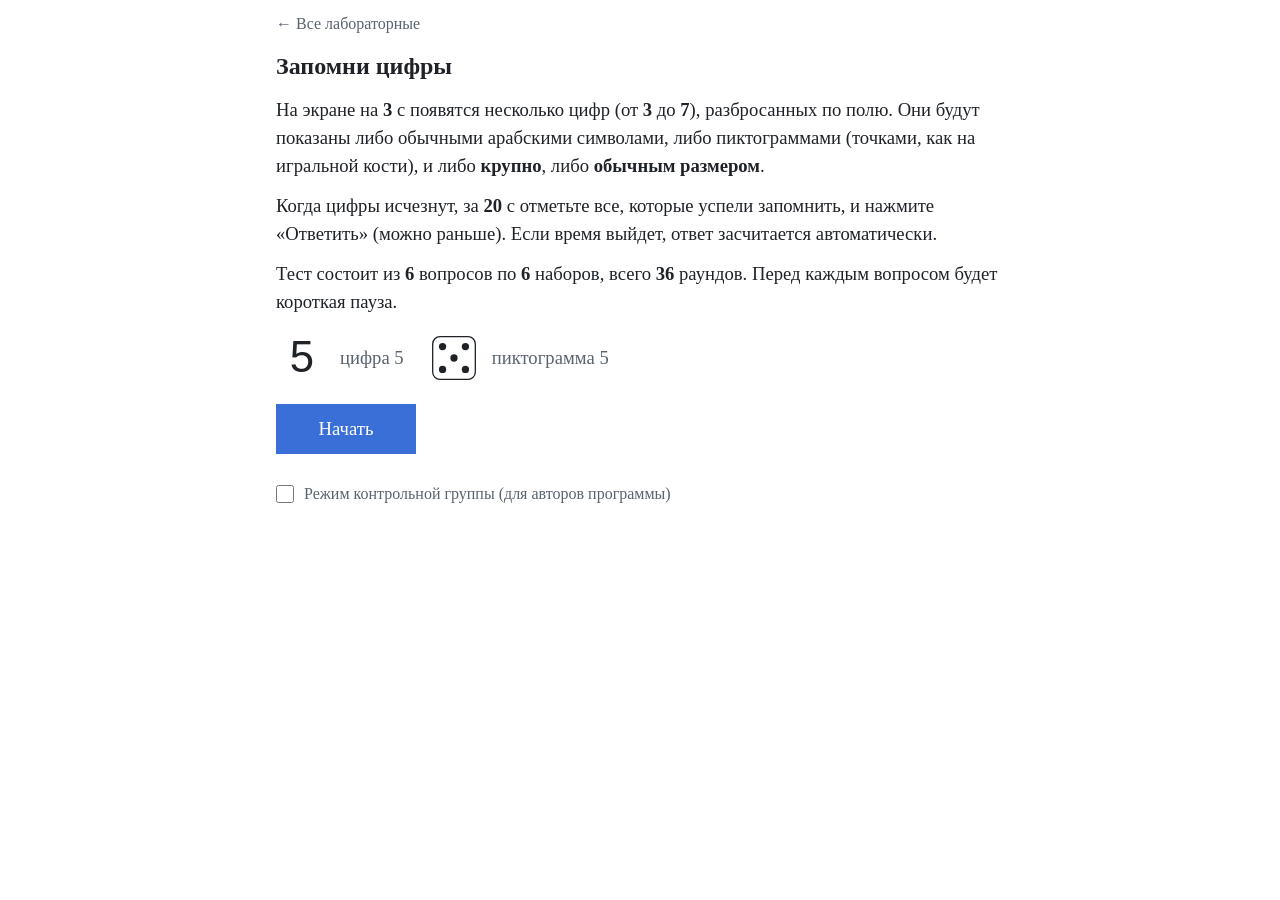
==== lab_1/index.html @ 931d2281 "ЛР1: тест «Размер и запоминание» — крупные/обычные цифры и пиктограммы Тест 1 (гипотеза 1): крупные " ====
<!DOCTYPE html>
<html lang="ru">
<head>
  <meta charset="UTF-8">
  <meta name="viewport" content="width=device-width, initial-scale=1">
  <title>ЛР 1 — Размер и запоминание</title>
  <link rel="stylesheet" href="style.css">
</head>
<body>
  <header class="top">
    <a href="../" class="back">← Все лабораторные</a>
    <span id="progress"></span>
  </header>

  <main id="app">
    <section id="screen-start" class="screen card">
      <h1>Запомни цифры</h1>
      <p>На экране на <b id="t-label">3</b>&nbsp;с появятся несколько цифр (от <b id="min-label">3</b> до <b id="max-label">7</b>), разбросанных по полю.
        Они будут показаны либо обычными арабскими символами, либо пиктограммами (точками, как на игральной кости), и либо <b>крупно</b>, либо <b>обычным размером</b>.</p>
      <p>Когда цифры исчезнут, за <b id="a-label">20</b>&nbsp;с отметьте все, которые успели запомнить, и нажмите «Ответить» (можно раньше). Если время выйдет, ответ засчитается автоматически.</p>
      <p>Тест состоит из <b id="blocks-label">6</b> вопросов по <b id="sets-label">6</b> наборов, всего <b id="rounds-label">36</b> раундов. Перед каждым вопросом будет короткая пауза.</p>
      <div class="legend">
        <div class="legend-item"><div class="legend-pic" id="legend-arabic"></div><span>цифра 5</span></div>
        <div class="legend-item"><div class="legend-pic" id="legend-picto"></div><span>пиктограмма 5</span></div>
      </div>
      <button id="btn-start" class="btn primary">Начать</button>
      <label class="check"><input type="checkbox" id="control-mode"> Режим контрольной группы (для авторов программы)</label>
    </section>

    <section id="screen-block" class="screen card" hidden>
      <p class="kicker" id="block-kicker"></p>
      <h2 id="block-title"></h2>
      <p id="block-text"></p>
      <div class="legend"><div class="legend-item"><div class="legend-pic" id="block-pic"></div><span id="block-pic-label"></span></div></div>
      <button id="btn-block" class="btn primary">Продолжить</button>
    </section>

    <section id="screen-show" class="screen" hidden>
      <div id="stage" class="stage"><div class="fixation">+</div></div>
    </section>

    <section id="screen-answer" class="screen card" hidden>
      <h2 id="answer-title">Какие цифры были на экране?</h2>
      <div class="timer" id="answer-timer">
        <div class="timer-row"><span class="timer-label"></span><span class="timer-val"></span></div>
        <div class="timer-bar"><i></i></div>
      </div>
      <div id="options" class="options"></div>
      <div id="feedback" class="feedback" hidden></div>
      <button id="btn-submit" class="btn primary">Ответить</button>
      <button id="btn-next" class="btn primary" hidden>Дальше</button>
    </section>
  </main>

  <script src="render.js"></script>
  <script src="plan.js"></script>
  <script src="results.js"></script>
  <script src="app.js"></script>
</body>
</html>
---- lab_1/style.css ----
:root {
  color-scheme: light;
  --bg: #ffffff;
  --ink: #1f2328;
  --muted: #59636e;
  --line: #d8dee4;
  --grid: #eceff2;
  --gridline: #d0d7de;
  --accent: #3b6fd8;
  --ok: #1f883d;
  --miss: #b45309;
  --fa: #cf222e;
  --s-large: #2a58b8;
  --s-small: #8fb0ea;
}

* { box-sizing: border-box; }
[hidden] { display: none !important; }
html, body { overflow-x: clip; }
main, .fig, #report, section { min-width: 0; max-width: 100%; }

body {
  margin: 0;
  font-family: "Times New Roman", Times, serif;
  font-size: 14pt;
  line-height: 1.5;
  background: var(--bg);
  color: var(--ink);
}

.top {
  display: flex;
  justify-content: space-between;
  align-items: center;
  gap: 12px;
  max-width: 760px;
  height: 48px;
  margin: 0 auto;
  padding: 12px 16px;
  font-size: 12pt;
  color: var(--muted);
}
body.wide .top, body.wide main { max-width: 1000px; }
body.showing .top { visibility: hidden; }
.back { color: var(--muted); text-decoration: none; }
.back:hover { color: var(--accent); }

main { max-width: 760px; margin: 0 auto; padding: 0 16px 40px; }
.card + .card, #report, #report .card + .card, #report + .card { margin-top: 44px; }

h1 { font-size: 18pt; margin: 0 0 12px; }
h2 { font-size: 16pt; margin: 0 0 16px; }
h3 { font-size: 14pt; margin: 0 0 6px; }
p { margin: 0 0 12px; }
.hint { color: var(--muted); font-size: 12pt; margin: 12px 0 0; }
.muted { color: var(--muted); }
.explain { margin: 8px 0 0; }
.kicker { color: var(--muted); font-size: 12pt; margin: 0 0 4px; }

.legend { display: flex; flex-wrap: wrap; gap: 24px; align-items: center; margin: 16px 0 20px; }
.legend-item { display: flex; align-items: center; gap: 12px; color: var(--muted); }
.legend-pic { width: 52px; height: 52px; }
.legend-pic.pic-large { width: 96px; height: 96px; }
.legend-pic.pic-small { width: 32px; height: 32px; }
.legend-pic svg { width: 100%; height: 100%; display: block; }

.btn {
  display: inline-block;
  font: inherit;
  padding: 10px 18px;
  border: 1px solid var(--line);
  background: #f6f8fa;
  color: var(--ink);
  cursor: pointer;
  text-decoration: none;
}
.btn:hover { background: #eef1f4; }
.btn.primary { background: var(--accent); border-color: var(--accent); color: #fff; min-width: 140px; }
.btn.primary:hover { background: #3262c4; }
.check { display: flex; align-items: center; gap: 10px; margin-top: 28px; color: var(--muted); font-size: 12pt; cursor: pointer; }
.check input { width: 18px; height: 18px; margin: 0; }
.actions { display: flex; flex-wrap: wrap; gap: 8px; margin-top: 16px; }

.form { display: grid; grid-template-columns: repeat(auto-fit, minmax(220px, 1fr)); gap: 14px 24px; margin-top: 8px; }
.form label { display: grid; gap: 4px; font-size: 12pt; color: var(--muted); }
.form select { font: inherit; font-size: 13pt; color: var(--ink); padding: 6px 8px; border: 1px solid var(--line); background: #fff; }
.gen-list { margin: 0; padding-left: 1.4em; }
.gen-list li { margin: 0 0 6px; }

/* Экран показа */
.stage {
  position: relative;
  height: calc(100vh - 48px - 40px);
  height: calc(100dvh - 48px - 40px);
  min-height: 320px;
  overflow: hidden;
  user-select: none;
}
.fixation { position: absolute; inset: 0; display: grid; place-items: center; font-size: 40px; color: var(--muted); }
.obj { position: absolute; }
.obj svg { width: 100%; height: 100%; display: block; }

/* Экран ответа */
.timer { margin: -6px 0 14px; }
.timer-row { display: flex; justify-content: space-between; gap: 12px; font-size: 12pt; color: var(--muted); margin-bottom: 4px; }
.timer-val { font-variant-numeric: tabular-nums; }
.timer-bar { height: 6px; background: var(--grid); overflow: hidden; }
.timer-bar i { display: block; height: 100%; width: 100%; background: #8c959f; }

.options { display: grid; grid-template-columns: repeat(3, 1fr); gap: 10px; max-width: 360px; margin-bottom: 16px; }
.opt { aspect-ratio: 1; padding: 16%; background: #fff; border: 2px solid var(--line); cursor: pointer; position: relative; }
.opt svg { width: 100%; height: 100%; display: block; }
.opt:hover:not(:disabled) { border-color: #9aa5b1; }
.opt.selected { border-color: var(--accent); background: #eaf1ff; }
.opt:disabled { cursor: default; }
.opt.hit { border-color: var(--ok); background: #e6f6ea; }
.opt.miss { border-color: var(--miss); border-style: dashed; background: #fff6e8; }
.opt.fa { border-color: var(--fa); background: #fdecee; }
.opt.miss::after, .opt.fa::after { position: absolute; bottom: 2px; left: 0; right: 0; font-size: 10pt; line-height: 1.2; text-align: center; }
.opt.miss::after { content: "пропуск"; color: var(--miss); }
.opt.fa::after { content: "лишнее"; color: var(--fa); }

.feedback { padding: 10px 12px; margin-bottom: 16px; background: #f6f8fa; }
.feedback.ok { background: #e6f6ea; color: var(--ok); }
.c-miss { color: var(--miss); }
.c-fa { color: var(--fa); }
.c-ok { color: var(--ok); }

/* Результаты */
.paste {
  width: 100%;
  font: 13px/1.4 ui-monospace, Consolas, "Courier New", monospace;
  padding: 10px 12px;
  border: 1px solid var(--line);
  resize: vertical;
}
.paste:focus { outline: 2px solid var(--accent); outline-offset: -1px; }
.meta { display: flex; flex-wrap: wrap; gap: 8px 28px; }
.meta span { display: block; color: var(--muted); font-size: 12pt; }

.hyp { padding: 14px 16px; border-left: 4px solid currentColor; background: #f6f8fa; }
.hyp + .hyp { margin-top: 20px; }
.hyp h3, .hyp .explain, .hyp .kv { color: var(--ink); }
.hyp .explain.muted { color: var(--muted); font-size: 12pt; }
.verdict { font-weight: 700; margin: 4px 0 8px; }
.v-yes { color: var(--ok); }
.v-maybe { color: var(--miss); }
.v-no { color: var(--fa); }
.v-none { color: var(--muted); }
.kv { border-collapse: collapse; font-variant-numeric: tabular-nums; }
.kv td { padding: 2px 16px 2px 0; vertical-align: top; }

.fig { margin: 36px 0 0; }
.fig figcaption, .fig-caption { font-weight: 700; margin: 0 0 12px; }
.fig-note { color: var(--muted); font-size: 12pt; margin: 8px 0 0; }
.axis-title { color: var(--muted); text-align: center; font-size: 12pt; }

.glyph { display: inline-flex; align-items: center; justify-content: center; width: 1.6em; height: 1.6em; flex: none; margin-right: 6px; }
.glyph svg { display: block; }
.glyph.g-large svg { width: 100%; height: 100%; }
.glyph.g-small svg { width: 34%; height: 34%; }

.hchart { display: grid; gap: 10px; }
.hrow { display: grid; grid-template-columns: 250px 1fr; gap: 12px; align-items: center; }
.hlabel { display: flex; align-items: center; }
.hb { display: grid; grid-template-columns: 1fr 150px; gap: 12px; align-items: center; }
.htrack {
  position: relative;
  height: 26px;
  border-left: 1px solid #6e7781;
  background: linear-gradient(to right, var(--gridline) 1px, transparent 1px) 0 0 / 25% 100% repeat-x;
  box-shadow: inset -1px 0 0 var(--gridline);
}
.htrack i { position: absolute; left: 0; top: 2px; bottom: 2px; border-radius: 0 4px 4px 0; }
.s-large { background: var(--s-large); }
.s-small { background: var(--s-small); }
.hval { font-variant-numeric: tabular-nums; line-height: 1.25; }
.hval span { display: block; color: var(--muted); font-size: 12pt; }
.haxis { position: relative; height: 1.3em; font-size: 12pt; color: var(--muted); }
.haxis span { position: absolute; transform: translateX(-50%); }
.dtrack { position: relative; height: 26px; background: var(--grid); }
.dtrack i { position: absolute; top: 2px; bottom: 2px; }
.dtrack i.pos { background: var(--s-large); }
.dtrack i.neg { background: var(--fa); }
.dtrack .zero { position: absolute; left: 50%; top: -4px; bottom: -4px; border-left: 1px solid var(--ink); }

.table-wrap { overflow-x: auto; max-width: 100%; -webkit-overflow-scrolling: touch; }
.tbl { width: 100%; border-collapse: collapse; font-variant-numeric: tabular-nums; }
.tbl th, .tbl td { padding: 4px 8px; border: 1px solid #8c959f; text-align: left; white-space: nowrap; }
.tbl th { font-weight: 700; background: #f6f8fa; }
.tbl.people { font-size: 12pt; }
.tbl.people th { white-space: normal; vertical-align: bottom; }
.tbl.people td:first-child a { color: var(--accent); font-weight: 700; }

.seg { display: inline-flex; flex-wrap: wrap; border: 1px solid var(--line); }
.seg button { font: inherit; padding: 8px 14px; border: 0; background: #fff; cursor: pointer; color: var(--ink); }
.seg button + button { border-left: 1px solid var(--line); }
.seg button span { color: var(--muted); margin-left: 4px; }
.seg button.on { background: var(--accent); color: #fff; }
.seg button.on span { color: #dbe6ff; }
.seg button:disabled { color: #9aa5b1; cursor: default; }

@media (max-width: 640px) {
  body { font-size: 12pt; line-height: 1.45; }
  h1 { font-size: 16pt; }
  .hint, .meta span, .timer-row, .top, .fig-note, .axis-title, .haxis, .tbl, .tbl.people, .hval span { font-size: 10pt; }
  .hrow { grid-template-columns: 1fr; gap: 4px; }
  .hb { grid-template-columns: 1fr 110px; gap: 8px; }
  .options { gap: 6px; }
  .opt.miss::after, .opt.fa::after { font-size: 8pt; bottom: 0; }
  .tbl th, .tbl td { padding: 3px 5px; }
  .hyp { padding: 12px; }
}
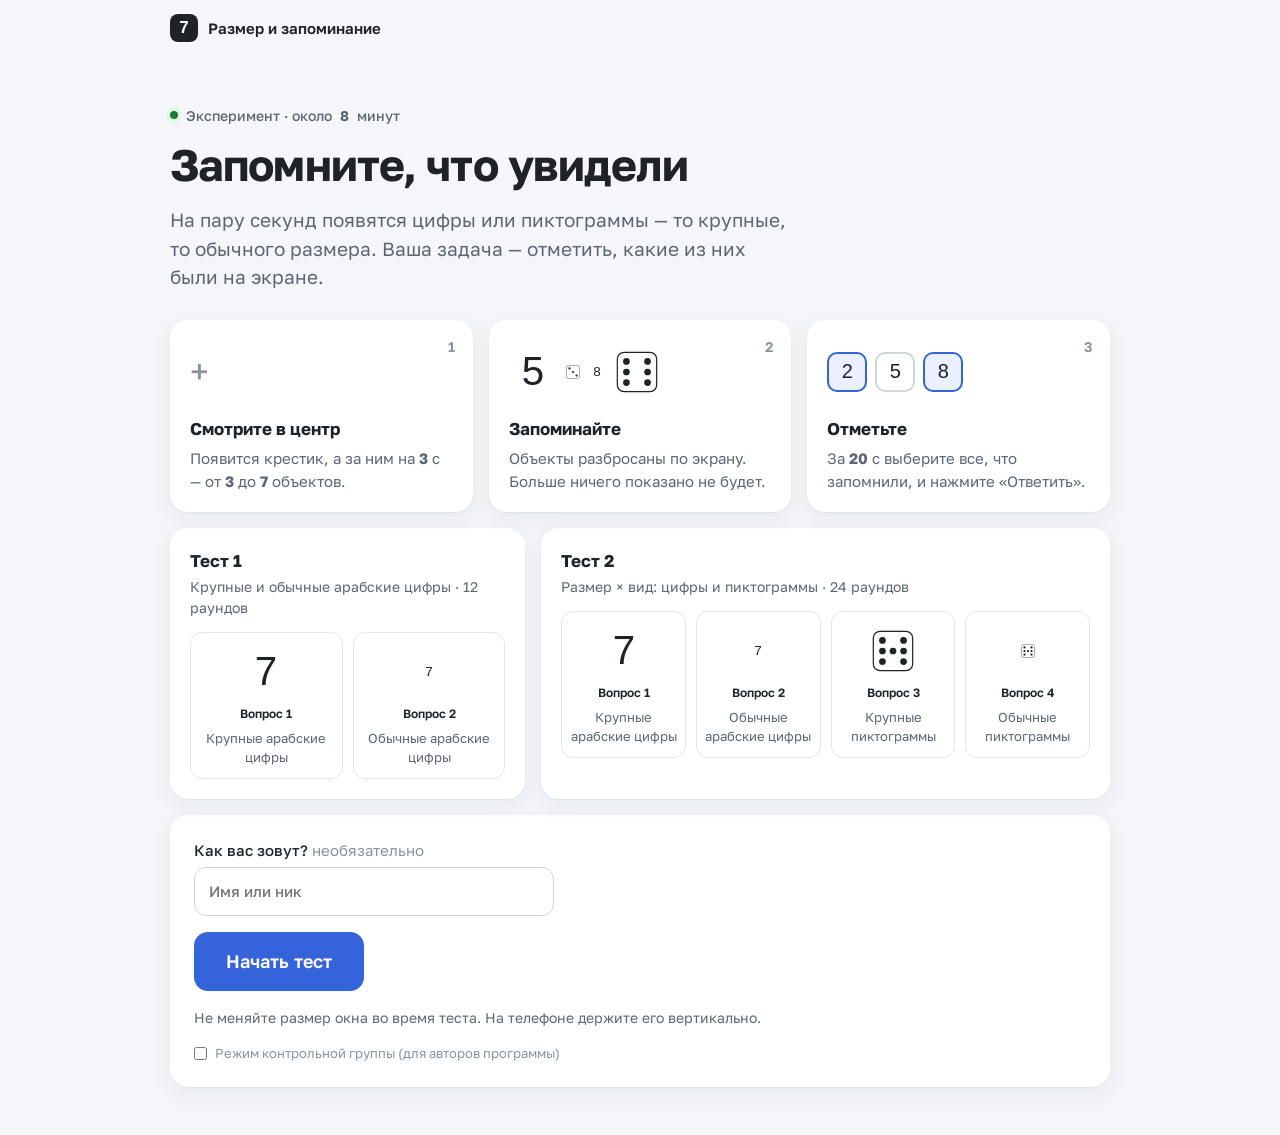
==== commit fc8e9e28: "Новый дизайн теста и отправка результатов в Telegram - Стартовый экран: шаги, план тестов с превью к" ====
--- a/lab_1/index.html
+++ b/lab_1/index.html
@@ -2,59 +2,111 @@
 <html lang="ru">
 <head>
   <meta charset="UTF-8">
-  <meta name="viewport" content="width=device-width, initial-scale=1">
+  <meta name="viewport" content="width=device-width, initial-scale=1, viewport-fit=cover">
+  <meta name="theme-color" content="#f4f6fa">
   <title>ЛР 1 — Размер и запоминание</title>
-  <link rel="stylesheet" href="style.css">
+  <link rel="preconnect" href="https://fonts.googleapis.com">
+  <link rel="preconnect" href="https://fonts.gstatic.com" crossorigin>
+  <link rel="stylesheet" href="https://fonts.googleapis.com/css2?family=Golos+Text:wght@400;500;600;700&display=swap">
+  <link rel="stylesheet" href="test.css">
 </head>
 <body>
-  <header class="top">
-    <a href="../" class="back">← Все лабораторные</a>
-    <span id="progress"></span>
+  <header class="bar">
+    <div class="bar-in">
+      <a href="../" class="brand"><span class="brand-mark">7</span><span class="brand-text">Размер и запоминание</span></a>
+      <span id="progress" class="bar-progress"></span>
+    </div>
+    <div id="track" class="track" hidden></div>
   </header>
 
   <main id="app">
-    <section id="screen-start" class="screen card">
-      <h1>Запомни цифры</h1>
-      <p>На экране на <b id="t-label">3</b>&nbsp;с появятся несколько цифр (от <b id="min-label">3</b> до <b id="max-label">7</b>), разбросанных по полю.
-        Они будут показаны либо обычными арабскими символами, либо пиктограммами (точками, как на игральной кости), и либо <b>крупно</b>, либо <b>обычным размером</b>.</p>
-      <p>Когда цифры исчезнут, за <b id="a-label">20</b>&nbsp;с отметьте все, которые успели запомнить, и нажмите «Ответить» (можно раньше). Если время выйдет, ответ засчитается автоматически.</p>
-      <p>Тест состоит из <b id="blocks-label">6</b> вопросов по <b id="sets-label">6</b> наборов, всего <b id="rounds-label">36</b> раундов. Перед каждым вопросом будет короткая пауза.</p>
-      <div class="legend">
-        <div class="legend-item"><div class="legend-pic" id="legend-arabic"></div><span>цифра 5</span></div>
-        <div class="legend-item"><div class="legend-pic" id="legend-picto"></div><span>пиктограмма 5</span></div>
+    <!-- Старт -->
+    <section id="screen-start" class="screen">
+      <div class="hero">
+        <p class="eyebrow"><span class="dot"></span>Эксперимент · около <b id="dur-label">7</b> минут</p>
+        <h1>Запомните, что увидели</h1>
+        <p class="lead">На пару секунд появятся цифры или пиктограммы — то крупные, то обычного размера. Ваша задача — отметить, какие из них были на экране.</p>
       </div>
-      <button id="btn-start" class="btn primary">Начать</button>
-      <label class="check"><input type="checkbox" id="control-mode"> Режим контрольной группы (для авторов программы)</label>
+
+      <ol class="steps">
+        <li class="step">
+          <span class="step-n">1</span>
+          <div class="step-pic"><span class="mini fix">+</span></div>
+          <b>Смотрите в центр</b>
+          <span>Появится крестик, а за ним на <b id="t-label">3</b>&nbsp;с — от <b id="min-label">3</b> до <b id="max-label">7</b> объектов.</span>
+        </li>
+        <li class="step">
+          <span class="step-n">2</span>
+          <div class="step-pic" id="step-pic"></div>
+          <b>Запоминайте</b>
+          <span>Объекты разбросаны по экрану. Больше ничего показано не будет.</span>
+        </li>
+        <li class="step">
+          <span class="step-n">3</span>
+          <div class="step-pic step-keys"><i class="on">2</i><i>5</i><i class="on">8</i></div>
+          <b>Отметьте</b>
+          <span>За <b id="a-label">20</b>&nbsp;с выберите все, что запомнили, и нажмите «Ответить».</span>
+        </li>
+      </ol>
+
+      <div class="plan" id="plan"></div>
+
+      <div class="start-card">
+        <label class="field">
+          <span>Как вас зовут? <em>необязательно</em></span>
+          <input id="name" type="text" maxlength="40" autocomplete="name" placeholder="Имя или ник">
+        </label>
+        <button id="btn-start" class="btn big">Начать тест</button>
+        <p class="note">Не меняйте размер окна во время теста. На телефоне держите его вертикально.</p>
+        <label class="check"><input type="checkbox" id="control-mode"> Режим контрольной группы (для авторов программы)</label>
+      </div>
     </section>
 
-    <section id="screen-block" class="screen card" hidden>
-      <p class="kicker" id="block-kicker"></p>
-      <h2 id="block-title"></h2>
-      <p id="block-text"></p>
-      <div class="legend"><div class="legend-item"><div class="legend-pic" id="block-pic"></div><span id="block-pic-label"></span></div></div>
-      <button id="btn-block" class="btn primary">Продолжить</button>
+    <!-- Вступление к вопросу -->
+    <section id="screen-block" class="screen center" hidden>
+      <div class="panel block">
+        <p class="eyebrow" id="block-kicker"></p>
+        <h2 id="block-title"></h2>
+        <div class="preview" id="block-preview"></div>
+        <p class="preview-cap" id="block-cap"></p>
+        <p class="muted" id="block-text"></p>
+        <button id="btn-block" class="btn big">Начать вопрос</button>
+        <p class="kbd-hint">или нажмите <kbd>Enter</kbd></p>
+      </div>
     </section>
 
+    <!-- Показ -->
     <section id="screen-show" class="screen" hidden>
       <div id="stage" class="stage"><div class="fixation">+</div></div>
     </section>
 
-    <section id="screen-answer" class="screen card" hidden>
-      <h2 id="answer-title">Какие цифры были на экране?</h2>
-      <div class="timer" id="answer-timer">
-        <div class="timer-row"><span class="timer-label"></span><span class="timer-val"></span></div>
-        <div class="timer-bar"><i></i></div>
+    <!-- Ответ -->
+    <section id="screen-answer" class="screen center" hidden>
+      <div class="panel answer">
+        <div class="answer-head">
+          <h2 id="answer-title">Что было на экране?</h2>
+          <span class="chip" id="answer-chip"></span>
+        </div>
+        <div class="timer" id="answer-timer">
+          <div class="timer-row"><span class="timer-label"></span><span class="timer-val"></span></div>
+          <div class="timer-bar"><i></i></div>
+        </div>
+        <div id="options" class="options"></div>
+        <div id="feedback" class="feedback" hidden></div>
+        <div class="answer-foot">
+          <span class="muted" id="picked">Ничего не отмечено</span>
+          <button id="btn-submit" class="btn">Ответить</button>
+          <button id="btn-next" class="btn" hidden>Дальше</button>
+        </div>
+        <p class="kbd-hint" id="answer-hint">Клавиши <kbd>1</kbd>–<kbd>9</kbd> — отметить, <kbd>Enter</kbd> — ответить</p>
       </div>
-      <div id="options" class="options"></div>
-      <div id="feedback" class="feedback" hidden></div>
-      <button id="btn-submit" class="btn primary">Ответить</button>
-      <button id="btn-next" class="btn primary" hidden>Дальше</button>
     </section>
   </main>
 
   <script src="render.js"></script>
   <script src="plan.js"></script>
   <script src="results.js"></script>
+  <script src="telegram.js"></script>
   <script src="app.js"></script>
 </body>
 </html>
--- a/lab_1/test.css
+++ b/lab_1/test.css
@@ -0,0 +1,227 @@
+:root {
+  color-scheme: light;
+  --bg: #f4f6fa;
+  --panel: #ffffff;
+  --ink: #1f2328;
+  --muted: #5d6673;
+  --soft: #8a93a0;
+  --line: #e1e5ec;
+  --line-2: #cfd5de;
+  --accent: #3563d9;
+  --accent-2: #2a52bb;
+  --accent-bg: #eaf0fd;
+  --ok: #1a7f37;
+  --ok-bg: #e7f5eb;
+  --miss: #b45309;
+  --miss-bg: #fff4e5;
+  --fa: #cf222e;
+  --fa-bg: #fdecec;
+  --warn: #d97706;
+  --radius: 18px;
+  --shadow: 0 1px 2px rgba(20, 30, 50, .05), 0 8px 24px rgba(20, 30, 50, .06);
+}
+
+* { box-sizing: border-box; }
+[hidden] { display: none !important; }
+html, body { overflow-x: clip; }
+
+body {
+  margin: 0;
+  font-family: "Golos Text", system-ui, -apple-system, "Segoe UI", Roboto, Arial, sans-serif;
+  font-size: 17px;
+  line-height: 1.5;
+  background: var(--bg);
+  color: var(--ink);
+  -webkit-font-smoothing: antialiased;
+}
+body.showing { background: #fff; }
+body.showing .bar { visibility: hidden; }
+
+h1, h2 { letter-spacing: -0.02em; line-height: 1.15; margin: 0; }
+h1 { font-size: clamp(30px, 5vw, 44px); font-weight: 700; }
+h2 { font-size: clamp(22px, 3.2vw, 28px); font-weight: 650; }
+p { margin: 0; }
+.muted { color: var(--muted); }
+kbd {
+  font: 600 12px/1 ui-monospace, Consolas, monospace;
+  padding: 3px 6px;
+  border: 1px solid var(--line-2);
+  border-bottom-width: 2px;
+  border-radius: 6px;
+  background: #fff;
+  color: var(--ink);
+}
+
+/* Шапка */
+.bar { position: sticky; top: 0; z-index: 5; background: color-mix(in srgb, var(--bg) 88%, transparent); backdrop-filter: blur(8px); }
+.bar-in { display: flex; align-items: center; justify-content: space-between; gap: 12px; max-width: 980px; height: 56px; margin: 0 auto; padding: 0 20px; }
+.brand { display: inline-flex; align-items: center; gap: 10px; color: var(--ink); text-decoration: none; font-weight: 600; font-size: 15px; }
+.brand-mark { display: grid; place-items: center; width: 28px; height: 28px; border-radius: 8px; background: var(--ink); color: #fff; font-family: Arial, sans-serif; font-size: 17px; }
+.bar-progress { color: var(--muted); font-size: 14px; font-variant-numeric: tabular-nums; text-align: right; }
+.track { display: flex; gap: 4px; max-width: 980px; margin: 0 auto; padding: 0 20px 10px; }
+.track .seg { flex: 1; height: 5px; border-radius: 3px; background: var(--line); overflow: hidden; }
+.track .seg i { display: block; height: 100%; width: 0; background: var(--accent); transition: width .3s; }
+.track .seg.gap { margin-left: 10px; }
+
+main { max-width: 980px; margin: 0 auto; padding: 8px 20px 48px; }
+.screen.center { display: grid; place-items: center; min-height: calc(100vh - 56px - 60px); min-height: calc(100dvh - 56px - 60px); }
+
+/* Кнопки */
+.btn {
+  display: inline-flex; align-items: center; justify-content: center; gap: 8px;
+  font: inherit; font-weight: 600;
+  padding: 12px 22px;
+  border: 0; border-radius: 12px;
+  background: var(--accent); color: #fff;
+  cursor: pointer;
+  transition: background .15s, transform .05s;
+}
+.btn:hover { background: var(--accent-2); }
+.btn:active { transform: translateY(1px); }
+.btn:focus-visible { outline: 3px solid color-mix(in srgb, var(--accent) 35%, transparent); outline-offset: 2px; }
+.btn.big { padding: 16px 32px; font-size: 18px; border-radius: 14px; }
+
+/* Старт */
+.hero { padding: 36px 0 28px; max-width: 700px; }
+.eyebrow { display: inline-flex; align-items: center; gap: 8px; color: var(--muted); font-size: 14px; font-weight: 500; margin-bottom: 14px; }
+.eyebrow .dot { width: 8px; height: 8px; border-radius: 50%; background: var(--ok); box-shadow: 0 0 0 4px var(--ok-bg); }
+.lead { margin-top: 16px; font-size: 19px; color: var(--muted); max-width: 620px; }
+
+.steps { list-style: none; display: grid; grid-template-columns: repeat(3, 1fr); gap: 16px; padding: 0; margin: 0 0 16px; }
+.step { position: relative; display: grid; gap: 6px; align-content: start; padding: 20px; background: var(--panel); border-radius: var(--radius); box-shadow: var(--shadow); }
+.step > span:last-child { color: var(--muted); font-size: 15px; }
+.step-n { position: absolute; top: 16px; right: 18px; color: var(--soft); font-weight: 600; font-size: 14px; }
+.step-pic { display: flex; align-items: center; gap: 8px; height: 64px; margin-bottom: 6px; }
+.step-pic svg { display: block; }
+.mini.fix { font-size: 34px; color: var(--soft); font-weight: 300; }
+.step-keys i { display: grid; place-items: center; width: 40px; height: 40px; border: 2px solid var(--line-2); border-radius: 10px; font: 500 20px Arial, sans-serif; font-style: normal; }
+.step-keys i.on { border-color: var(--accent); background: var(--accent-bg); }
+
+.plan { display: grid; grid-template-columns: 1fr 1.6fr; gap: 16px; margin-bottom: 16px; }
+.plan-card { padding: 20px; background: var(--panel); border-radius: var(--radius); box-shadow: var(--shadow); }
+.plan-card h3 { margin: 0 0 2px; font-size: 17px; }
+.plan-card > p { color: var(--muted); font-size: 14px; margin-bottom: 14px; }
+.plan-qs { display: grid; grid-template-columns: repeat(auto-fill, minmax(120px, 1fr)); gap: 10px; }
+.plan-q { display: grid; justify-items: center; gap: 6px; padding: 12px 8px 10px; border: 1px solid var(--line); border-radius: 12px; text-align: center; font-size: 13px; color: var(--muted); }
+.plan-q .pic { display: grid; place-items: center; height: 54px; }
+.plan-q .pic svg { display: block; }
+.plan-q b { color: var(--ink); font-weight: 600; font-size: 12px; }
+
+.start-card { display: grid; justify-items: start; gap: 16px; padding: 24px; background: var(--panel); border-radius: var(--radius); box-shadow: var(--shadow); }
+.field { display: grid; gap: 6px; width: min(100%, 360px); font-weight: 500; font-size: 15px; }
+.field em { color: var(--soft); font-style: normal; font-weight: 400; }
+.field input { font: inherit; padding: 12px 14px; border: 1px solid var(--line-2); border-radius: 12px; background: #fff; }
+.field input:focus { outline: 3px solid color-mix(in srgb, var(--accent) 25%, transparent); border-color: var(--accent); }
+.note { color: var(--muted); font-size: 14px; }
+.check { display: flex; align-items: center; gap: 8px; color: var(--soft); font-size: 13px; cursor: pointer; }
+.check input { margin: 0; }
+
+/* Панель вопроса и ответа */
+.panel { width: min(100%, 560px); padding: 32px; background: var(--panel); border-radius: 22px; box-shadow: var(--shadow); }
+.block { text-align: center; display: grid; justify-items: center; gap: 12px; }
+.block .eyebrow { margin: 0; }
+.preview { display: flex; align-items: flex-end; justify-content: center; gap: 18px; min-height: 140px; width: 100%; margin: 8px 0 0; padding: 18px; border: 1px dashed var(--line-2); border-radius: 14px; }
+.preview svg { display: block; }
+.preview-cap { font-size: 13px; color: var(--soft); margin-top: -4px; }
+.kbd-hint { color: var(--soft); font-size: 13px; }
+
+.answer { display: grid; gap: 16px; width: min(100%, 460px); }
+.answer-head { display: flex; align-items: center; justify-content: space-between; gap: 12px; }
+.chip { flex: none; padding: 4px 10px; border-radius: 999px; background: var(--bg); color: var(--muted); font-size: 13px; font-weight: 500; }
+.timer-row { display: flex; justify-content: space-between; font-size: 14px; color: var(--muted); margin-bottom: 6px; }
+.timer-val { font-variant-numeric: tabular-nums; font-weight: 600; color: var(--ink); }
+.timer-bar { height: 6px; border-radius: 3px; background: var(--line); overflow: hidden; }
+.timer-bar i { display: block; height: 100%; width: 100%; background: var(--accent); border-radius: 3px; }
+.timer.low .timer-bar i { background: var(--warn); }
+.timer.low .timer-val { color: var(--warn); }
+.timer.after .timer-bar i { background: var(--soft); }
+
+.options { display: grid; grid-template-columns: repeat(3, 1fr); gap: 10px; }
+.opt {
+  position: relative;
+  aspect-ratio: 1;
+  padding: 20%;
+  background: #fff;
+  border: 2px solid var(--line);
+  border-radius: 16px;
+  cursor: pointer;
+  transition: border-color .1s, background .1s, transform .05s;
+  -webkit-tap-highlight-color: transparent;
+}
+.opt svg { width: 100%; height: 100%; display: block; }
+.opt:hover:not(:disabled) { border-color: var(--line-2); background: #fafbfc; }
+.opt:active:not(:disabled) { transform: scale(.97); }
+.opt.selected { border-color: var(--accent); background: var(--accent-bg); }
+.opt.selected::before { content: "✓"; position: absolute; top: 6px; right: 9px; color: var(--accent); font-weight: 700; font-size: 14px; }
+.opt:disabled { cursor: default; }
+.opt.hit { border-color: var(--ok); background: var(--ok-bg); }
+.opt.miss { border-color: var(--miss); border-style: dashed; background: var(--miss-bg); }
+.opt.fa { border-color: var(--fa); background: var(--fa-bg); }
+.opt.hit::before, .opt.miss::after, .opt.fa::after { position: absolute; font-size: 11px; font-weight: 600; }
+.opt.hit::before { content: "✓"; top: 6px; right: 9px; color: var(--ok); font-size: 14px; }
+.opt.miss::after, .opt.fa::after { bottom: 4px; left: 0; right: 0; text-align: center; }
+.opt.miss::after { content: "пропущено"; color: var(--miss); }
+.opt.fa::after { content: "не было"; color: var(--fa); }
+
+.answer-foot { display: flex; align-items: center; justify-content: space-between; gap: 12px; }
+.answer-foot .muted { font-size: 14px; }
+.feedback { padding: 12px 14px; border-radius: 12px; background: var(--bg); font-weight: 500; }
+.feedback.ok { background: var(--ok-bg); color: var(--ok); }
+.c-miss { color: var(--miss); }
+.c-fa { color: var(--fa); }
+
+/* Экран показа */
+.stage {
+  position: relative;
+  height: calc(100vh - 56px - 40px);
+  height: calc(100dvh - 56px - 40px);
+  min-height: 320px;
+  overflow: hidden;
+  user-select: none;
+  -webkit-user-select: none;
+}
+.fixation { position: absolute; inset: 0; display: grid; place-items: center; font-size: 44px; font-weight: 300; color: var(--soft); }
+.obj { position: absolute; }
+.obj svg { width: 100%; height: 100%; display: block; }
+
+@media (max-width: 760px) {
+  body { font-size: 16px; }
+  .hero { padding: 20px 0 20px; }
+  .lead { font-size: 17px; }
+  .steps { grid-template-columns: 1fr; gap: 10px; }
+  .step { grid-template-columns: 56px 1fr; column-gap: 14px; padding: 16px; }
+  .step-pic { grid-row: span 2; height: auto; margin: 0; justify-content: center; }
+  .step-keys i { width: 24px; height: 24px; font-size: 13px; border-radius: 6px; }
+  .step-keys { gap: 3px; }
+  .plan { grid-template-columns: 1fr; }
+  .panel { padding: 22px 18px; }
+  .start-card { padding: 20px 18px; }
+  .start-card .btn.big { width: 100%; }
+  .bar-in { padding: 0 16px; }
+  .track { padding: 0 16px 8px; }
+  main { padding: 4px 16px 32px; }
+  .options { gap: 8px; }
+  .kbd-hint { display: none; }
+}
+
+.step-pic span, .preview span { display: inline-block; flex: none; }
+.step-pic span svg, .preview span svg { width: 100%; height: 100%; }
+
+.answer { padding: 26px; }
+.answer-head h2 { font-size: 22px; }
+
+@media (max-width: 760px) {
+  .step-pic span:nth-child(n+3) { display: none; }
+  .step-pic span:first-child { width: 30px !important; height: 30px !important; }
+  .answer { padding: 18px 16px; gap: 14px; }
+  .answer-head h2 { font-size: 20px; }
+}
+@media (max-width: 480px) {
+  body.running .brand-text { display: none; }
+}
+.panel, .preview { min-width: 0; }
+.preview { flex-wrap: wrap; }
+@media (max-width: 480px) {
+  .preview { gap: 12px; padding: 12px; }
+  .preview span:nth-child(3) { display: none; }
+}
